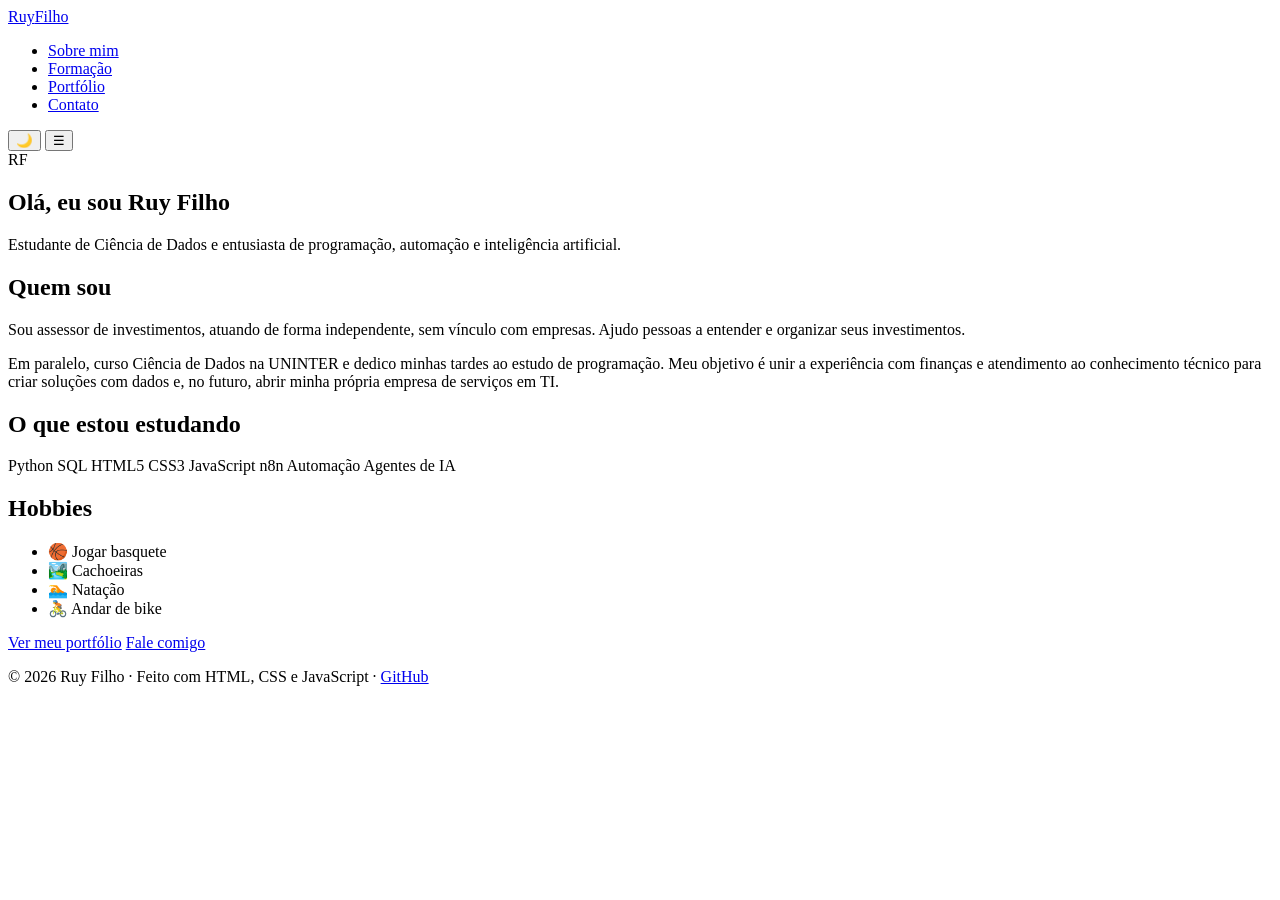
==== index.html @ 7ff92616 "Primeiro upload do site Envio inicial dos arquivos" ====
<!DOCTYPE html>
<!-- Página inicial: "Sobre mim" -->
<html lang="pt-BR">
<head>
  <meta charset="UTF-8">
  <!-- Faz o layout se adaptar à largura de celulares e tablets -->
  <meta name="viewport" content="width=device-width, initial-scale=1.0">
  <meta name="description" content="Portfólio de Ruy Filho, estudante de Ciência de Dados na UNINTER.">
  <title>Sobre mim | Ruy Filho</title>
  <link rel="stylesheet" href="css/estilo.css">
</head>
<body>

  <!-- CABEÇALHO: o mesmo menu aparece em todas as páginas -->
  <header class="cabecalho">
    <div class="cabecalho__conteudo">
      <a href="index.html" class="logo">Ruy<span>Filho</span></a>

      <nav class="menu" id="menu" aria-label="Menu principal">
        <ul>
          <li><a href="index.html">Sobre mim</a></li>
          <li><a href="formacao.html">Formação</a></li>
          <li><a href="portfolio.html">Portfólio</a></li>
          <li><a href="contato.html">Contato</a></li>
        </ul>
      </nav>

      <div class="cabecalho__acoes">
        <!-- Botão que alterna entre tema claro e escuro (script.js) -->
        <button class="botao-icone" id="botao-tema" type="button" aria-label="Alternar tema">🌙</button>
        <!-- Botão hambúrguer: visível apenas em telas pequenas -->
        <button class="botao-icone botao-menu" id="botao-menu" type="button"
                aria-label="Abrir menu" aria-expanded="false" aria-controls="menu">☰</button>
      </div>
    </div>
  </header>

  <!-- CONTEÚDO PRINCIPAL -->
  <main>

    <!-- Apresentação com avatar de iniciais -->
    <section class="apresentacao">
      <div class="avatar" aria-hidden="true">RF</div>
      <div>
        <h1>Olá, eu sou Ruy Filho</h1>
        <p>Estudante de Ciência de Dados e entusiasta de programação, automação e inteligência artificial.</p>
      </div>
    </section>

    <!-- Quem sou -->
    <section class="card">
      <h2>Quem sou</h2>
      <p>
        Sou assessor de investimentos, atuando de forma independente, sem vínculo com
        empresas. Ajudo pessoas a entender e organizar seus investimentos.
      </p>
      <p>
        Em paralelo, curso Ciência de Dados na UNINTER e dedico minhas tardes ao estudo de
        programação. Meu objetivo é unir a experiência com finanças e atendimento ao
        conhecimento técnico para criar soluções com dados e, no futuro, abrir minha própria
        empresa de serviços em TI.
      </p>
    </section>

    <!-- Tecnologias em estudo -->
    <section class="card">
      <h2>O que estou estudando</h2>
      <div class="tags">
        <span class="tag">Python</span>
        <span class="tag">SQL</span>
        <span class="tag">HTML5</span>
        <span class="tag">CSS3</span>
        <span class="tag">JavaScript</span>
        <span class="tag">n8n</span>
        <span class="tag">Automação</span>
        <span class="tag">Agentes de IA</span>
      </div>
    </section>

    <!-- Hobbies -->
    <section class="card">
      <h2>Hobbies</h2>
      <ul class="lista-hobbies">
        <li>🏀 Jogar basquete</li>
        <li>🏞️ Cachoeiras</li>
        <li>🏊 Natação</li>
        <li>🚴 Andar de bike</li>
      </ul>
    </section>

    <div class="acoes-card">
      <a href="portfolio.html" class="botao">Ver meu portfólio</a>
      <a href="contato.html" class="botao botao--secundario">Fale comigo</a>
    </div>
  </main>

  <!-- RODAPÉ: o ano é preenchido pelo JavaScript -->
  <footer class="rodape">
    <p>&copy; <span id="ano-atual">2026</span> Ruy Filho · Feito com HTML, CSS e JavaScript ·
      <a href="https://github.com/ruyfilho77" target="_blank" rel="noopener">GitHub</a></p>
  </footer>

  <script src="js/script.js"></script>
</body>
</html>
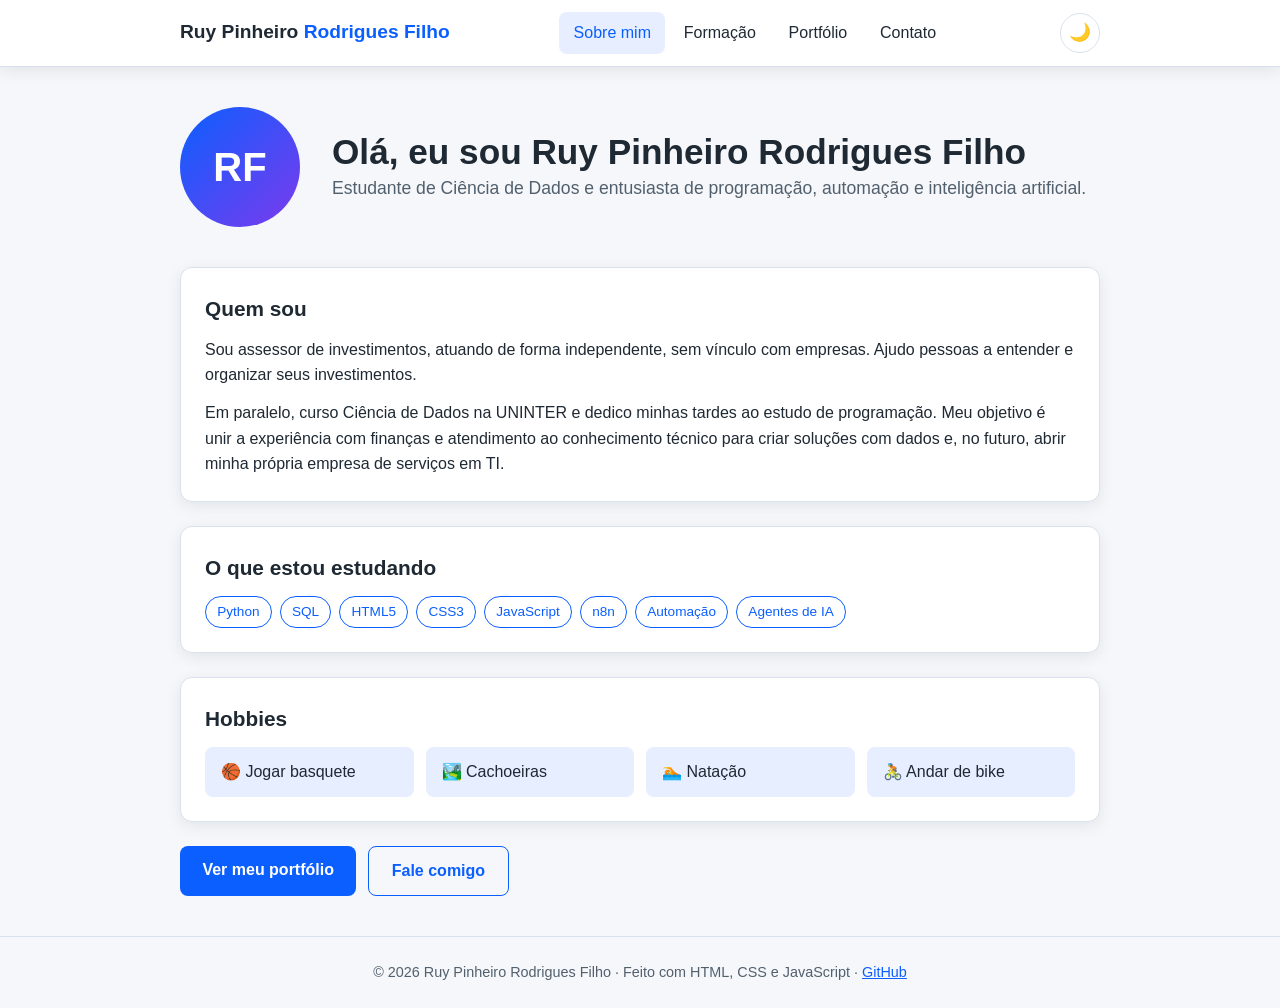
==== commit c1ca0842: "Add files via upload" ====
--- a/index.html
+++ b/index.html
@@ -5,8 +5,8 @@
   <meta charset="UTF-8">
   <!-- Faz o layout se adaptar à largura de celulares e tablets -->
   <meta name="viewport" content="width=device-width, initial-scale=1.0">
-  <meta name="description" content="Portfólio de Ruy Filho, estudante de Ciência de Dados na UNINTER.">
-  <title>Sobre mim | Ruy Filho</title>
+  <meta name="description" content="Portfólio de Ruy Pinheiro Rodrigues Filho, estudante de Ciência de Dados na UNINTER.">
+  <title>Sobre mim | Ruy Pinheiro Rodrigues Filho</title>
   <link rel="stylesheet" href="css/estilo.css">
 </head>
 <body>
@@ -14,7 +14,7 @@
   <!-- CABEÇALHO: o mesmo menu aparece em todas as páginas -->
   <header class="cabecalho">
     <div class="cabecalho__conteudo">
-      <a href="index.html" class="logo">Ruy<span>Filho</span></a>
+      <a href="index.html" class="logo">Ruy Pinheiro <span>Rodrigues Filho</span></a>
 
       <nav class="menu" id="menu" aria-label="Menu principal">
         <ul>
@@ -42,7 +42,7 @@
     <section class="apresentacao">
       <div class="avatar" aria-hidden="true">RF</div>
       <div>
-        <h1>Olá, eu sou Ruy Filho</h1>
+        <h1>Olá, eu sou Ruy Pinheiro Rodrigues Filho</h1>
         <p>Estudante de Ciência de Dados e entusiasta de programação, automação e inteligência artificial.</p>
       </div>
     </section>
@@ -96,7 +96,7 @@
 
   <!-- RODAPÉ: o ano é preenchido pelo JavaScript -->
   <footer class="rodape">
-    <p>&copy; <span id="ano-atual">2026</span> Ruy Filho · Feito com HTML, CSS e JavaScript ·
+    <p>&copy; <span id="ano-atual">2026</span> Ruy Pinheiro Rodrigues Filho · Feito com HTML, CSS e JavaScript ·
       <a href="https://github.com/ruyfilho77" target="_blank" rel="noopener">GitHub</a></p>
   </footer>
 
--- a/css/estilo.css
+++ b/css/estilo.css
@@ -0,0 +1,518 @@
+/* =========================================================
+   estilo.css — Portfólio de Ruy Filho
+   CSS puro (sem frameworks). Organização:
+   1. Variáveis de tema (claro/escuro)
+   2. Reset e base
+   3. Cabeçalho e menu de navegação
+   4. Conteúdo principal e componentes (cards, listas, tags)
+   5. Formulário de contato e modal
+   6. Rodapé
+   7. Responsividade (celular/tablet)
+   ========================================================= */
+
+/* ---------- 1. VARIÁVEIS DE TEMA ----------
+   As cores ficam em variáveis CSS. O JavaScript apenas troca a
+   classe "tema-escuro" no <body>, e todas as cores mudam juntas. */
+:root {
+  --cor-fundo: #f5f7fa;
+  --cor-superficie: #ffffff;
+  --cor-texto: #1f2933;
+  --cor-texto-suave: #52606d;
+  --cor-destaque: #0b5fff;
+  --cor-destaque-suave: #e6eeff;
+  --cor-borda: #d9e2ec;
+  --cor-erro: #c62828;
+  --cor-sucesso: #2e7d32;
+  --sombra: 0 4px 16px rgba(15, 23, 42, 0.08);
+  --raio: 12px;
+  --largura-max: 960px;
+  --fonte: "Segoe UI", Roboto, Helvetica, Arial, sans-serif;
+}
+
+/* Tema escuro: sobrescreve apenas as variáveis de cor */
+body.tema-escuro {
+  --cor-fundo: #0f172a;
+  --cor-superficie: #1e293b;
+  --cor-texto: #e2e8f0;
+  --cor-texto-suave: #94a3b8;
+  --cor-destaque: #60a5fa;
+  --cor-destaque-suave: #1e3a5f;
+  --cor-borda: #334155;
+  --cor-erro: #f87171;
+  --cor-sucesso: #4ade80;
+  --sombra: 0 4px 16px rgba(0, 0, 0, 0.4);
+}
+
+/* ---------- 2. RESET E BASE ---------- */
+*,
+*::before,
+*::after {
+  box-sizing: border-box; /* largura inclui padding e borda */
+  margin: 0;
+  padding: 0;
+}
+
+html {
+  scroll-behavior: smooth;
+}
+
+body {
+  font-family: var(--fonte);
+  background-color: var(--cor-fundo);
+  color: var(--cor-texto);
+  line-height: 1.6;
+  min-height: 100vh;
+  display: flex;
+  flex-direction: column; /* mantém o rodapé no fim da página */
+  transition: background-color 0.3s, color 0.3s;
+}
+
+a {
+  color: var(--cor-destaque);
+}
+
+/* ---------- 3. CABEÇALHO E MENU ---------- */
+.cabecalho {
+  position: sticky; /* menu fixo no topo durante a rolagem */
+  top: 0;
+  z-index: 10;
+  background-color: var(--cor-superficie);
+  border-bottom: 1px solid var(--cor-borda);
+  box-shadow: var(--sombra);
+}
+
+.cabecalho__conteudo {
+  max-width: var(--largura-max);
+  margin: 0 auto;
+  padding: 0.75rem 1.25rem;
+  display: flex;
+  align-items: center;
+  justify-content: space-between;
+  gap: 1rem;
+}
+
+.logo {
+  font-weight: 700;
+  font-size: 1.2rem;
+  color: var(--cor-texto);
+  text-decoration: none;
+}
+
+.logo span {
+  color: var(--cor-destaque);
+}
+
+.menu ul {
+  list-style: none;
+  display: flex;
+  gap: 0.25rem;
+}
+
+.menu a {
+  display: block;
+  padding: 0.5rem 0.9rem;
+  border-radius: 8px;
+  color: var(--cor-texto);
+  text-decoration: none;
+  font-weight: 500;
+  transition: background-color 0.2s;
+}
+
+.menu a:hover,
+.menu a.ativo {
+  background-color: var(--cor-destaque-suave);
+  color: var(--cor-destaque);
+}
+
+.cabecalho__acoes {
+  display: flex;
+  align-items: center;
+  gap: 0.5rem;
+}
+
+/* Botões redondos do cabeçalho (tema e menu mobile) */
+.botao-icone {
+  background: none;
+  border: 1px solid var(--cor-borda);
+  color: var(--cor-texto);
+  width: 40px;
+  height: 40px;
+  border-radius: 50%;
+  font-size: 1.1rem;
+  cursor: pointer;
+}
+
+.botao-icone:hover {
+  border-color: var(--cor-destaque);
+}
+
+/* O botão hambúrguer só aparece no celular (ver seção 7) */
+.botao-menu {
+  display: none;
+}
+
+/* ---------- 4. CONTEÚDO PRINCIPAL ---------- */
+main {
+  flex: 1;
+  width: 100%;
+  max-width: var(--largura-max);
+  margin: 0 auto;
+  padding: 2.5rem 1.25rem;
+}
+
+.titulo-pagina {
+  font-size: 2rem;
+  margin-bottom: 0.5rem;
+}
+
+.subtitulo {
+  color: var(--cor-texto-suave);
+  margin-bottom: 2rem;
+}
+
+/* Bloco de apresentação da página inicial */
+.apresentacao {
+  display: flex;
+  align-items: center;
+  gap: 2rem;
+  margin-bottom: 2.5rem;
+}
+
+/* Avatar com iniciais (substitui a foto) */
+.avatar {
+  flex-shrink: 0;
+  width: 120px;
+  height: 120px;
+  border-radius: 50%;
+  background: linear-gradient(135deg, var(--cor-destaque), #7c3aed);
+  color: #fff;
+  font-size: 2.5rem;
+  font-weight: 700;
+  display: flex;
+  align-items: center;
+  justify-content: center;
+}
+
+.apresentacao h1 {
+  font-size: 2.2rem;
+  line-height: 1.2;
+}
+
+.apresentacao p {
+  color: var(--cor-texto-suave);
+  font-size: 1.1rem;
+}
+
+/* Card genérico usado em todas as páginas */
+.card {
+  background-color: var(--cor-superficie);
+  border: 1px solid var(--cor-borda);
+  border-radius: var(--raio);
+  box-shadow: var(--sombra);
+  padding: 1.5rem;
+  margin-bottom: 1.5rem;
+}
+
+.card h2 {
+  font-size: 1.3rem;
+  margin-bottom: 0.75rem;
+}
+
+.card p + p {
+  margin-top: 0.75rem;
+}
+
+/* Grade responsiva de cards: se ajusta sozinha à largura da tela */
+.grade {
+  display: grid;
+  grid-template-columns: repeat(auto-fit, minmax(260px, 1fr));
+  gap: 1.5rem;
+}
+
+.grade .card {
+  margin-bottom: 0;
+}
+
+/* Lista de hobbies com ícones */
+.lista-hobbies {
+  list-style: none;
+  display: grid;
+  grid-template-columns: repeat(auto-fit, minmax(160px, 1fr));
+  gap: 0.75rem;
+}
+
+.lista-hobbies li {
+  background-color: var(--cor-destaque-suave);
+  border-radius: 8px;
+  padding: 0.75rem 1rem;
+  font-weight: 500;
+}
+
+/* Etiquetas (tags) para tecnologias */
+.tags {
+  display: flex;
+  flex-wrap: wrap;
+  gap: 0.5rem;
+  margin-top: 0.75rem;
+}
+
+.tag {
+  font-size: 0.85rem;
+  padding: 0.25rem 0.7rem;
+  border-radius: 999px;
+  border: 1px solid var(--cor-destaque);
+  color: var(--cor-destaque);
+}
+
+/* Linha do tempo da formação */
+.linha-tempo {
+  list-style: none;
+  border-left: 3px solid var(--cor-destaque);
+  padding-left: 1.5rem;
+}
+
+.linha-tempo li {
+  position: relative;
+  margin-bottom: 1.5rem;
+}
+
+/* Bolinha da linha do tempo, desenhada só com CSS */
+.linha-tempo li::before {
+  content: "";
+  position: absolute;
+  left: calc(-1.5rem - 9px);
+  top: 0.4rem;
+  width: 15px;
+  height: 15px;
+  border-radius: 50%;
+  background-color: var(--cor-destaque);
+  border: 3px solid var(--cor-fundo);
+}
+
+.linha-tempo h3 {
+  font-size: 1.1rem;
+}
+
+.rotulo {
+  display: inline-block;
+  font-size: 0.85rem;
+  color: var(--cor-texto-suave);
+}
+
+.lista-simples {
+  padding-left: 1.25rem;
+}
+
+.lista-simples li + li {
+  margin-top: 0.35rem;
+}
+
+/* Botões de ação */
+.botao {
+  display: inline-block;
+  background-color: var(--cor-destaque);
+  color: #fff;
+  border: none;
+  border-radius: 8px;
+  padding: 0.7rem 1.4rem;
+  font-size: 1rem;
+  font-weight: 600;
+  text-decoration: none;
+  cursor: pointer;
+  transition: opacity 0.2s, transform 0.2s;
+}
+
+.botao:hover {
+  opacity: 0.9;
+  transform: translateY(-1px);
+}
+
+.botao--secundario {
+  background: none;
+  color: var(--cor-destaque);
+  border: 1px solid var(--cor-destaque);
+}
+
+.acoes-card {
+  display: flex;
+  flex-wrap: wrap;
+  gap: 0.75rem;
+  margin-top: 1rem;
+}
+
+/* ---------- 5. FORMULÁRIO E MODAL ---------- */
+.formulario {
+  display: flex;
+  flex-direction: column;
+  gap: 1.1rem;
+}
+
+.campo {
+  display: flex;
+  flex-direction: column;
+  gap: 0.35rem;
+}
+
+.campo label {
+  font-weight: 600;
+}
+
+.campo input,
+.campo textarea {
+  font: inherit;
+  padding: 0.7rem 0.9rem;
+  border: 1px solid var(--cor-borda);
+  border-radius: 8px;
+  background-color: var(--cor-fundo);
+  color: var(--cor-texto);
+}
+
+.campo input:focus,
+.campo textarea:focus {
+  outline: 2px solid var(--cor-destaque);
+  border-color: transparent;
+}
+
+/* Classe aplicada pelo JavaScript quando o campo é inválido */
+.campo.invalido input,
+.campo.invalido textarea {
+  border-color: var(--cor-erro);
+}
+
+.mensagem-erro {
+  color: var(--cor-erro);
+  font-size: 0.9rem;
+  min-height: 1.2em; /* reserva espaço e evita "pulos" no layout */
+}
+
+/* Fundo escuro do modal: escondido até o JavaScript abrir */
+.modal {
+  display: none;
+  position: fixed;
+  inset: 0;
+  z-index: 100;
+  background-color: rgba(0, 0, 0, 0.55);
+  align-items: center;
+  justify-content: center;
+  padding: 1rem;
+}
+
+.modal.aberto {
+  display: flex;
+}
+
+.modal__caixa {
+  background-color: var(--cor-superficie);
+  border-radius: var(--raio);
+  padding: 2rem;
+  max-width: 400px;
+  width: 100%;
+  text-align: center;
+  box-shadow: var(--sombra);
+}
+
+.modal__icone {
+  font-size: 2.5rem;
+  color: var(--cor-sucesso);
+}
+
+.modal__caixa h2 {
+  margin: 0.5rem 0;
+}
+
+.modal__caixa p {
+  color: var(--cor-texto-suave);
+  margin-bottom: 1.25rem;
+}
+
+/* Tabela (usada no simulador do portfólio) */
+.tabela-container {
+  overflow-x: auto; /* rolagem horizontal em telas pequenas */
+}
+
+table {
+  width: 100%;
+  border-collapse: collapse;
+}
+
+th,
+td {
+  padding: 0.6rem;
+  text-align: right;
+  border-bottom: 1px solid var(--cor-borda);
+}
+
+th:first-child,
+td:first-child {
+  text-align: left;
+}
+
+.resultado-destaque {
+  font-size: 1.6rem;
+  font-weight: 700;
+  color: var(--cor-destaque);
+}
+
+/* ---------- 6. RODAPÉ ---------- */
+.rodape {
+  text-align: center;
+  padding: 1.5rem;
+  color: var(--cor-texto-suave);
+  border-top: 1px solid var(--cor-borda);
+  font-size: 0.9rem;
+}
+
+/* ---------- 7. RESPONSIVIDADE ---------- */
+@media (max-width: 720px) {
+  /* Mostra o botão hambúrguer */
+  .botao-menu {
+    display: inline-block;
+  }
+
+  /* O menu vira uma lista vertical escondida abaixo do cabeçalho */
+  .menu {
+    display: none;
+    position: absolute;
+    top: 100%;
+    left: 0;
+    right: 0;
+    background-color: var(--cor-superficie);
+    border-bottom: 1px solid var(--cor-borda);
+    box-shadow: var(--sombra);
+  }
+
+  /* Classe adicionada pelo JavaScript ao clicar no hambúrguer */
+  .menu.aberto {
+    display: block;
+  }
+
+  .menu ul {
+    flex-direction: column;
+    padding: 0.5rem 1rem 1rem;
+  }
+
+  .apresentacao {
+    flex-direction: column;
+    text-align: center;
+  }
+
+  .apresentacao h1 {
+    font-size: 1.8rem;
+  }
+
+  .titulo-pagina {
+    font-size: 1.6rem;
+  }
+}
+
+/* Espaçamento extra acima de um card que vem depois de uma grade */
+.espaco-topo {
+  margin-top: 1.5rem;
+}
+
+/* Nome completo no logo: reduz a fonte em telas bem estreitas */
+@media (max-width: 480px) {
+  .logo {
+    font-size: 0.95rem;
+  }
+}
